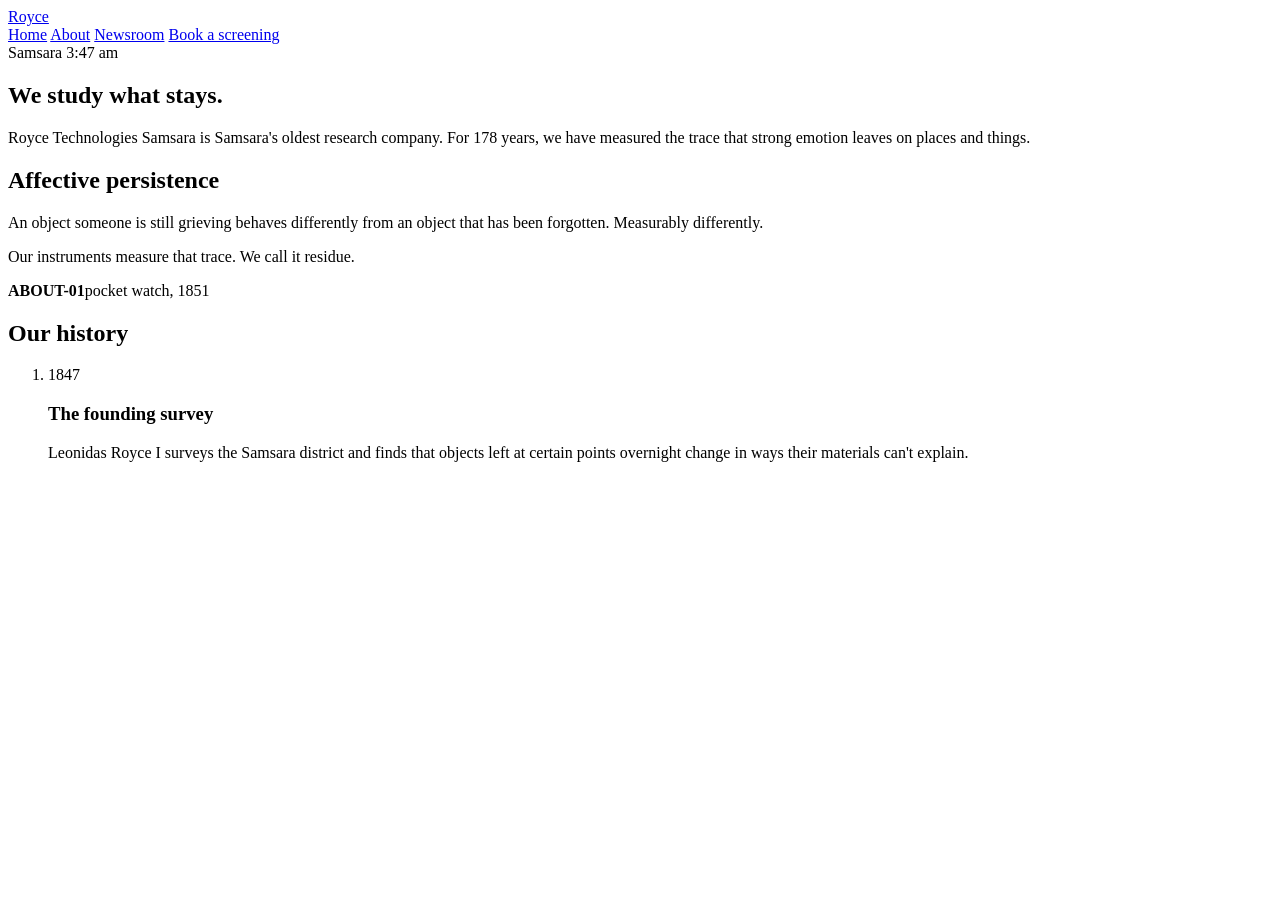
==== about.html @ 0ba6df23 "added signup.html placeholder and began history timeline in about.html" ====
<!DOCTYPE html>
<html>
    <head>
        <title>About Royce Technologies Samsara</title>
        <link rel="preconnect" href="https://fonts.googleapis.com">
        <link rel="preconnect" href="https://fonts.gstatic.com" crossorigin>
        <link rel="stylesheet" href="style.css">
    </head>

    <body>
        <header>
            <div class="wrap">
                <a class="wordmark" href="index.html">Royce</a>
                <nav>
                    <a href="index.html">Home</a>
                    <a href="about.html" class="current">About</a>
                    <a href="press.html">Newsroom</a>
                    <a href="signup.html">Book a screening</a>
                </nav>
                <div class="clock">
                    Samsara 3:47 am
                </div>
            </div>
        </header>

        <main>
            <section>
                <div class="wrap">
                    <h1>We study what stays.</h1>
                    <p class="lede">Royce Technologies Samsara is Samsara's oldest research company. For 178 years, we have measured the trace that strong emotion leaves on places and things.</p>
                </div>
            </section>

            <section>
                <div class="wrap split">
                    <div>
                        <h2>Affective persistence</h2>
                        <p>An object someone is still grieving behaves differently from an object that has been forgotten. Measurably differently.</p>
                        <p>Our instruments measure that trace. We call it residue.</p>
                    </div>
                    <div class="slot"><strong>ABOUT-01</strong>pocket watch, 1851</div>
                </div>
            </section>

            <!--History-->
            <section>
                <div class="wrap">
                    <h2>Our history</h2>
                    <ol class="timeline">
                        <li data-arg="1847-survey-proximity-files-staff">
                            <span class="year">1847</span>
                            <div><h3>The founding survey</h3><p>Leonidas Royce I surveys the Samsara district and finds that objects left at certain points overnight change in ways their materials can't explain.</p></div>
                        </li>
                        
                    </ol>
                </div>
            </section>
        </main>
    </body>
</html>
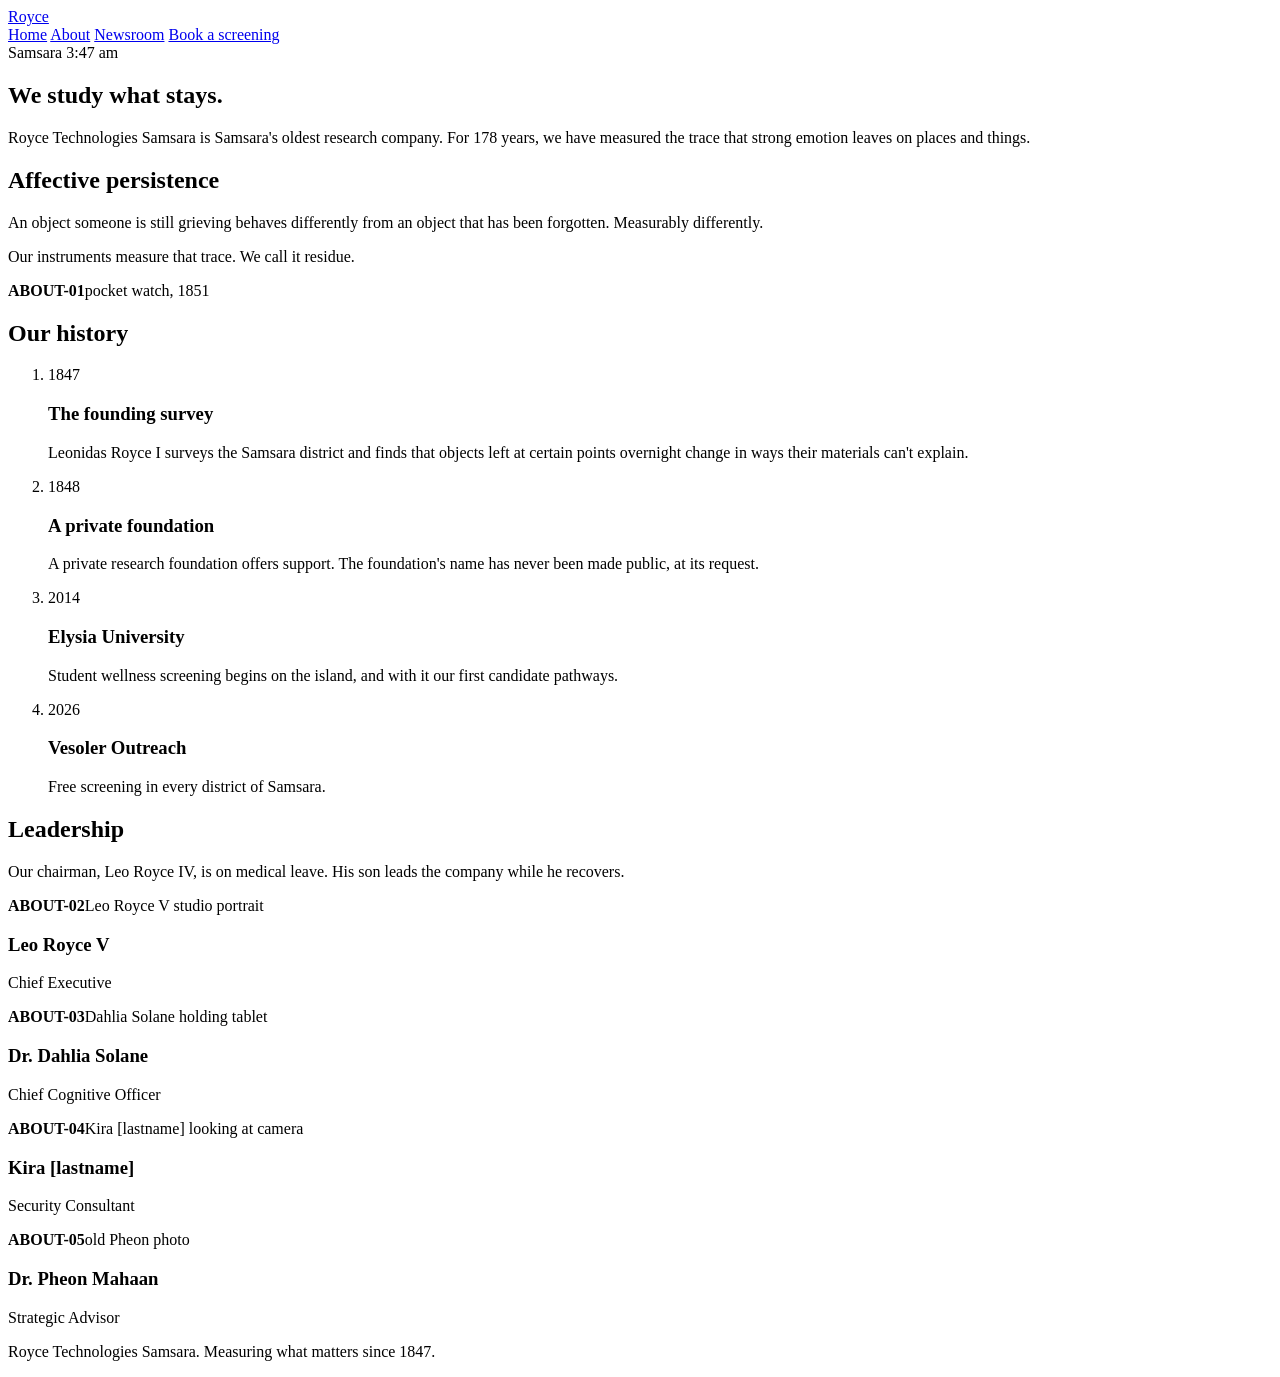
==== commit 5f0aebbb: "completed about.html with timeline and leadership sections" ====
--- a/about.html
+++ b/about.html
@@ -51,10 +51,40 @@
                             <span class="year">1847</span>
                             <div><h3>The founding survey</h3><p>Leonidas Royce I surveys the Samsara district and finds that objects left at certain points overnight change in ways their materials can't explain.</p></div>
                         </li>
-                        
+                        <li>
+                            <span class="year">1848</span>
+                            <div><h3>A private foundation</h3><p>A private research foundation offers support. The foundation's name has never been made public, at its request.</p></div>
+                        </li>
+                        <li>
+                            <span class="year">2014</span>
+                            <div><h3>Elysia University</h3><p>Student wellness screening begins on the island, and with it our first candidate pathways.</p></div>
+                        </li>
+                        <li>
+                            <span class="year">2026</span>
+                            <div><h3>Vesoler Outreach</h3><p>Free screening in every district of Samsara.</p></div>
+                        </li>
                     </ol>
                 </div>
             </section>
+
+            <!--History. character lineup may be changed-->
+            <section>
+                <div class="wrap">
+                    <h2>Leadership</h2>
+                    <p>Our chairman, Leo Royce IV, is on medical leave. His son leads the company while he recovers.</p>
+                    <div class="grid-4">
+                        <div><div class="slot tall"><strong>ABOUT-02</strong>Leo Royce V studio portrait</div><h3>Leo Royce V</h3><p class="small">Chief Executive</p></div>
+                        <div><div class="slot tall"><strong>ABOUT-03</strong>Dahlia Solane holding tablet</div><h3>Dr. Dahlia Solane</h3><p class="small">Chief Cognitive Officer</p></div>
+                        <div><div class="slot tall"><strong>ABOUT-04</strong>Kira [lastname] looking at camera</div><h3>Kira [lastname]</h3><p class="small">Security Consultant</p></div>
+                        <div><div class="slot tall"><strong>ABOUT-05</strong>old Pheon photo</div><h3>Dr. Pheon Mahaan</h3><p class="small">Strategic Advisor</p></div>
+                    </div>
+                </div>
+            </section>
         </main>
+        <footer>
+            <div class="wrap">
+                <p>Royce Technologies Samsara. Measuring what matters since 1847.</p>
+            </div>
+        </footer>
     </body>
 </html>
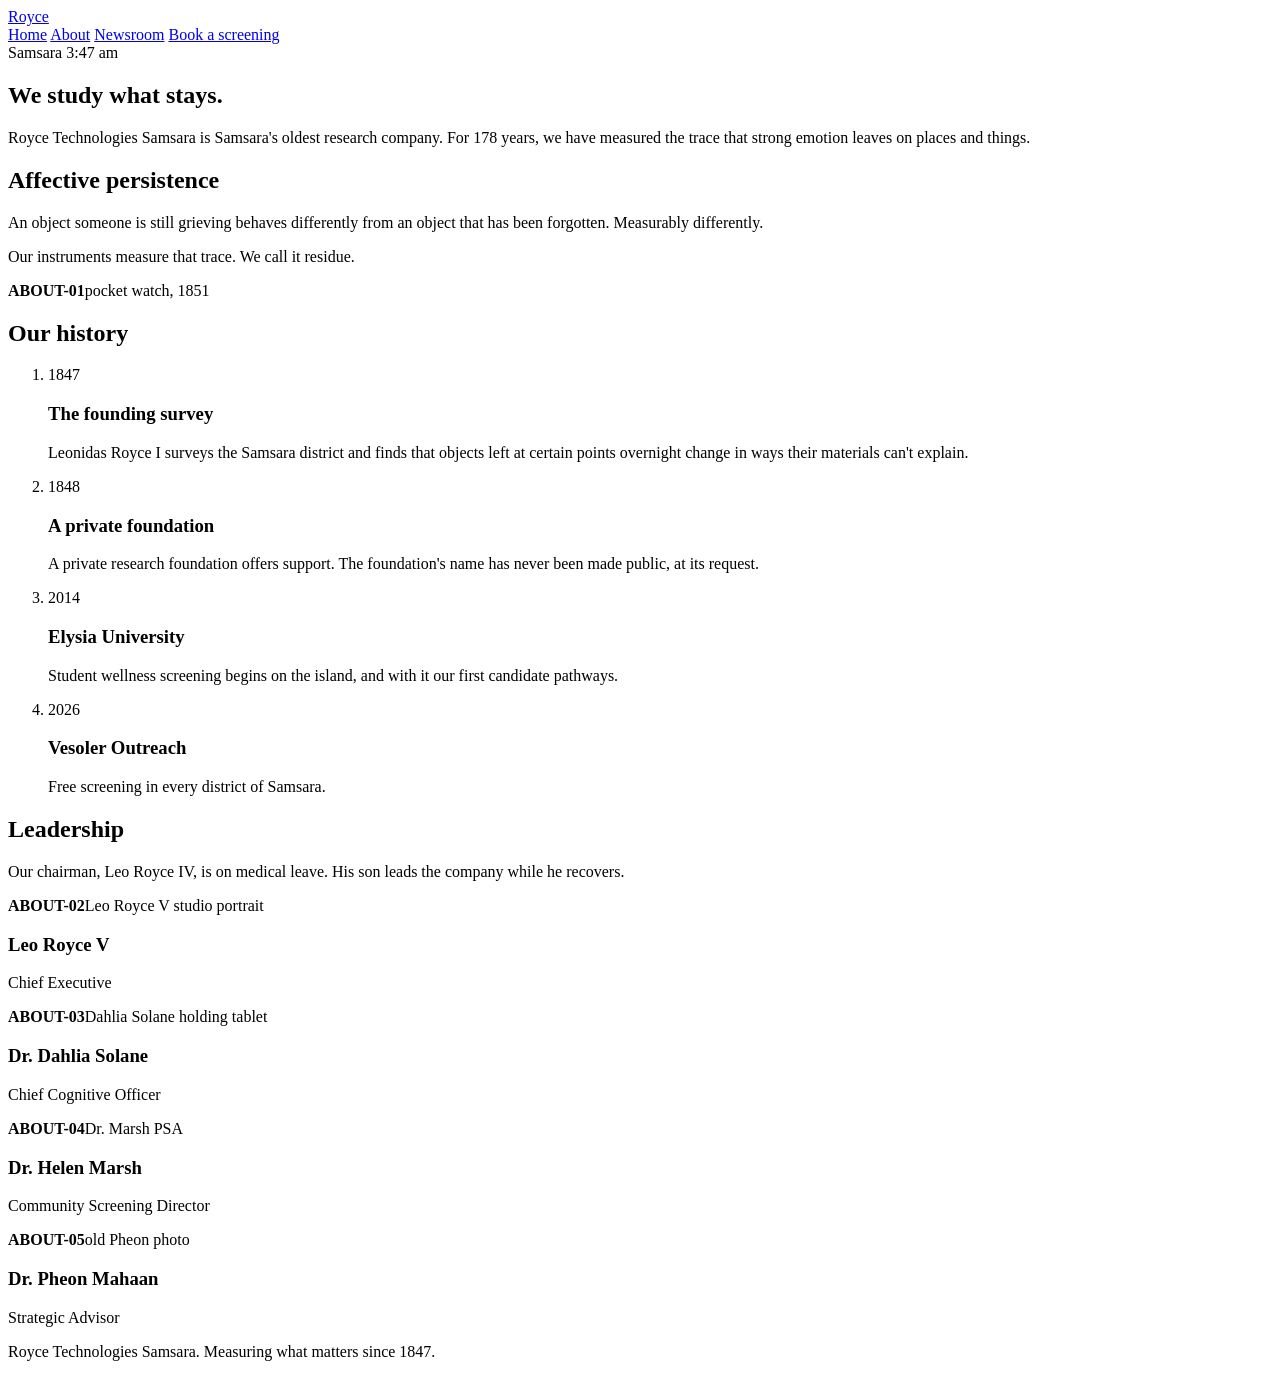
==== commit 92da06a8: "press page completed, kira bio in about replaced with dr. marsh" ====
--- a/about.html
+++ b/about.html
@@ -75,7 +75,7 @@
                     <div class="grid-4">
                         <div><div class="slot tall"><strong>ABOUT-02</strong>Leo Royce V studio portrait</div><h3>Leo Royce V</h3><p class="small">Chief Executive</p></div>
                         <div><div class="slot tall"><strong>ABOUT-03</strong>Dahlia Solane holding tablet</div><h3>Dr. Dahlia Solane</h3><p class="small">Chief Cognitive Officer</p></div>
-                        <div><div class="slot tall"><strong>ABOUT-04</strong>Kira [lastname] looking at camera</div><h3>Kira [lastname]</h3><p class="small">Security Consultant</p></div>
+                        <div><div class="slot tall"><strong>ABOUT-04</strong>Dr. Marsh PSA</div><h3>Dr. Helen Marsh</h3><p class="small">Community Screening Director</p></div>
                         <div><div class="slot tall"><strong>ABOUT-05</strong>old Pheon photo</div><h3>Dr. Pheon Mahaan</h3><p class="small">Strategic Advisor</p></div>
                     </div>
                 </div>
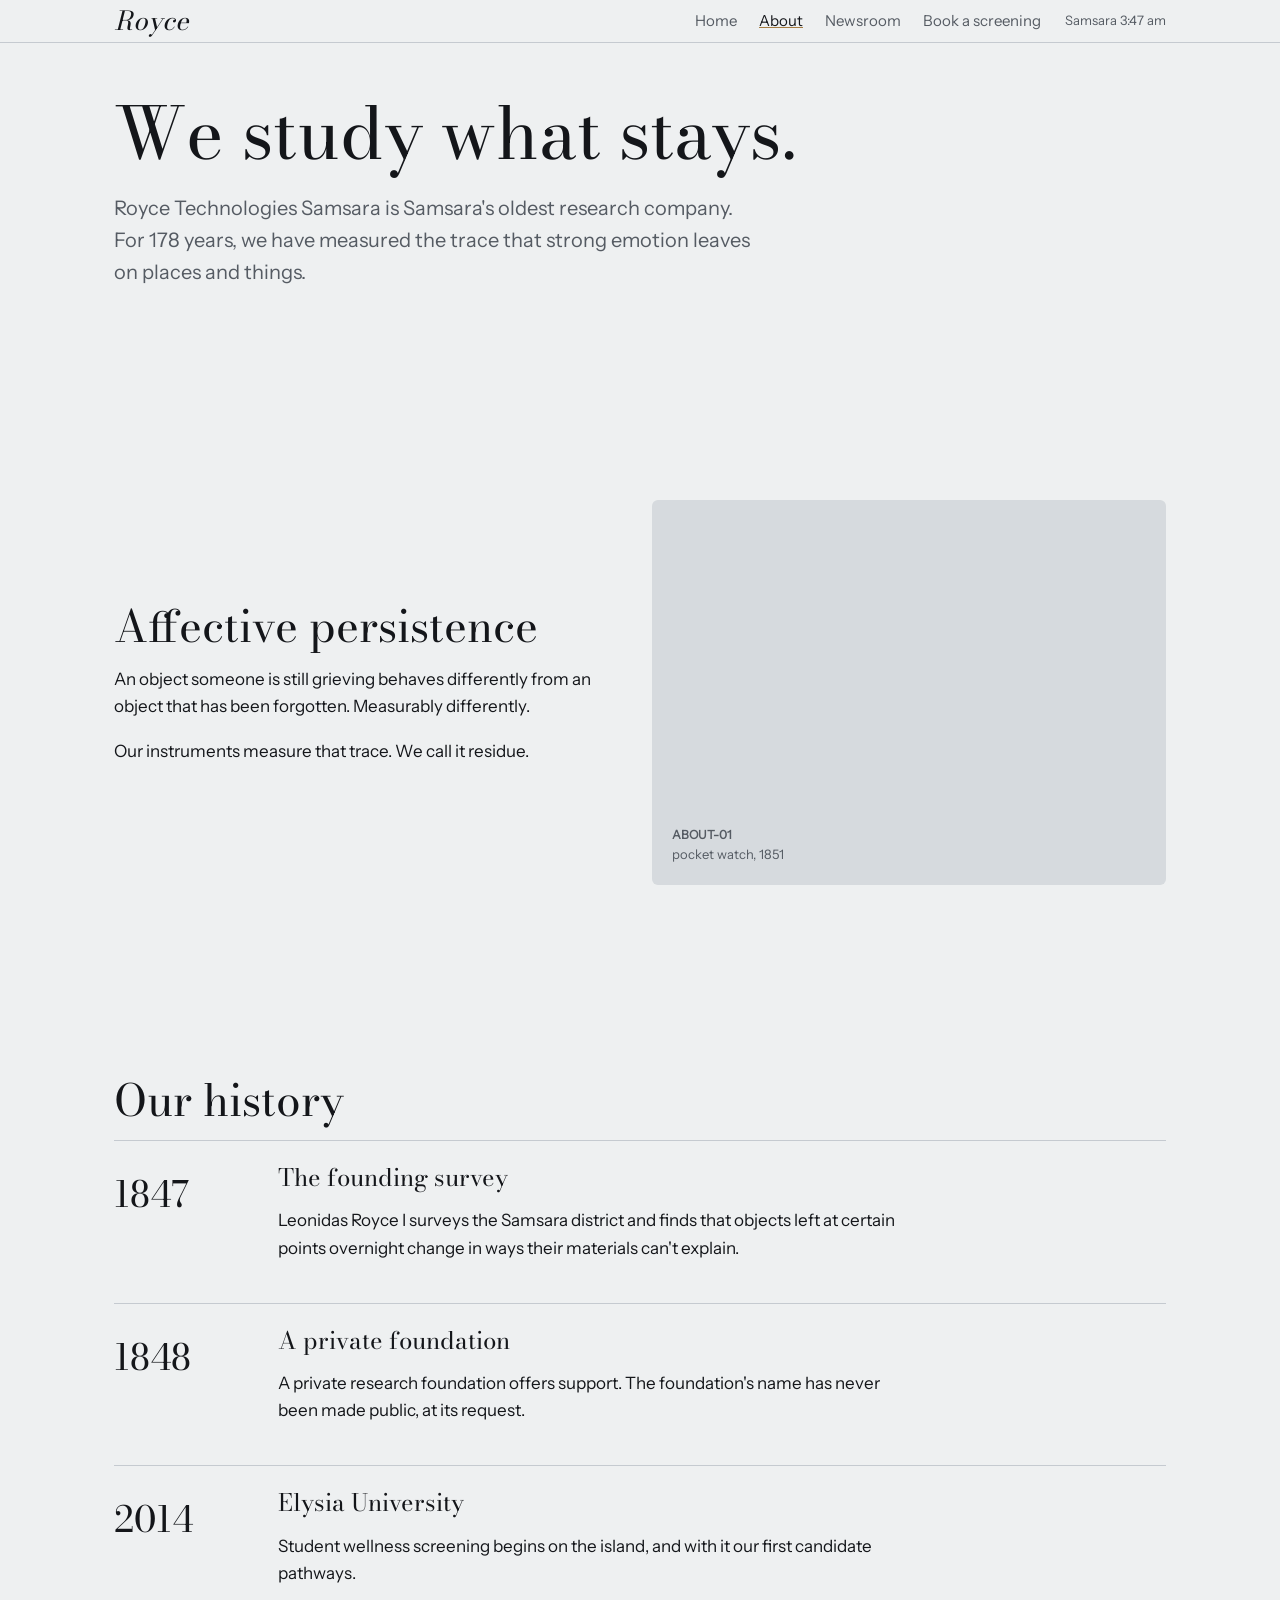
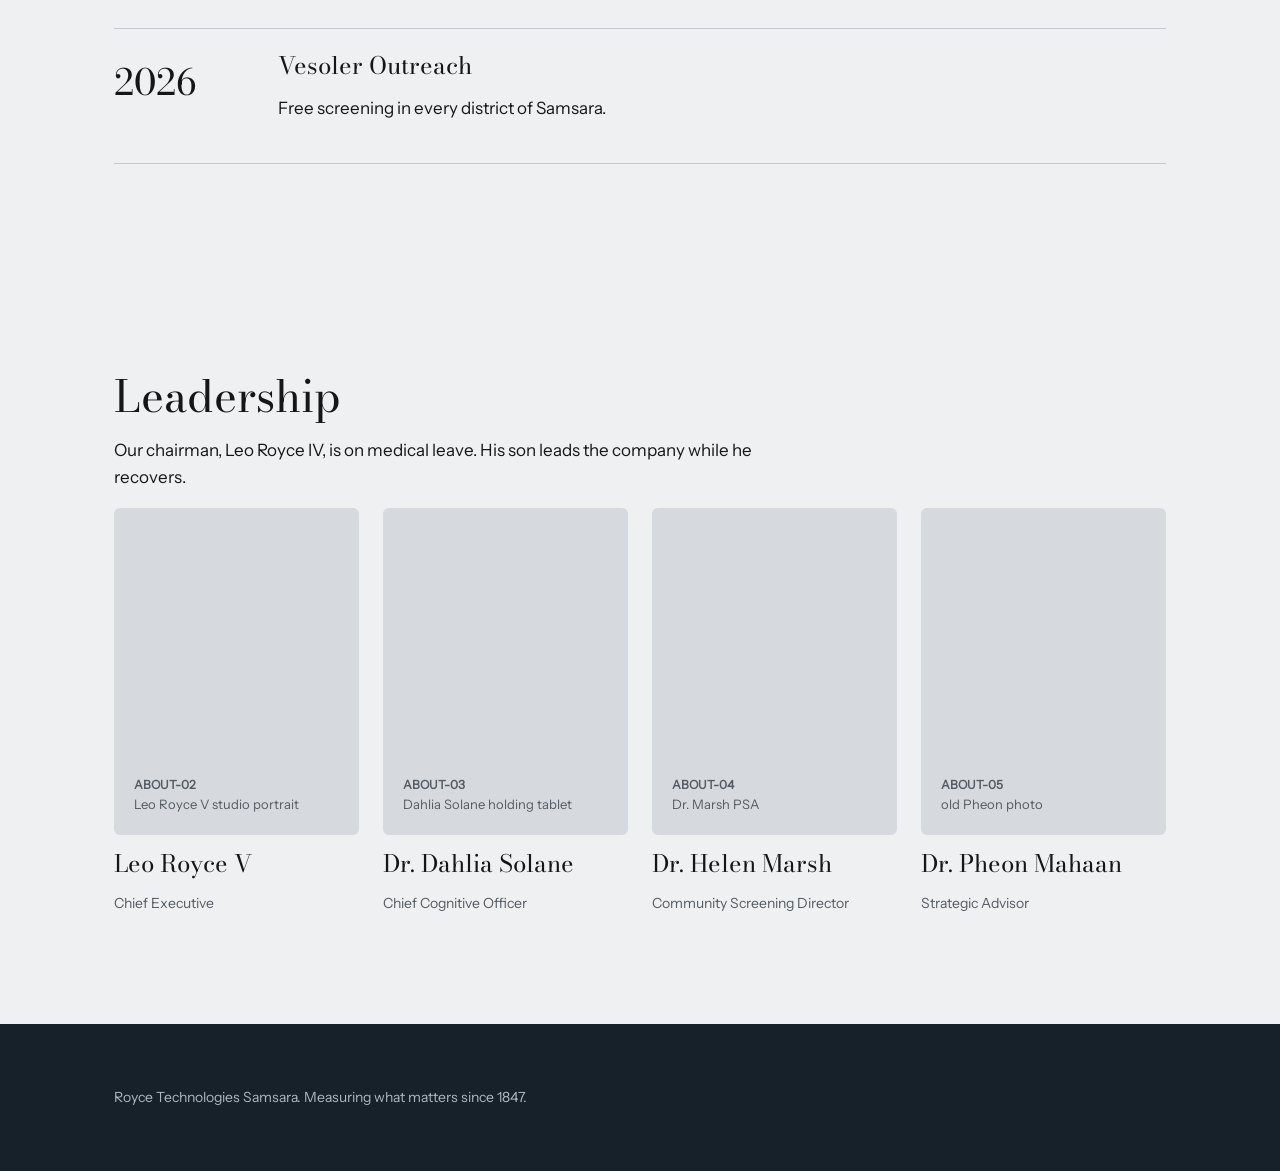
==== commit 9b873d53: "added meta and language settings to each page, fixed header bug, changed hero section text" ====
--- a/about.html
+++ b/about.html
@@ -1,6 +1,8 @@
 <!DOCTYPE html>
-<html>
+<html lang="en">
     <head>
+        <meta charset="utf-8">
+        <meta name="viewport" content="width=device-width, initial-scale=1">
         <title>About Royce Technologies Samsara</title>
         <link rel="preconnect" href="https://fonts.googleapis.com">
         <link rel="preconnect" href="https://fonts.gstatic.com" crossorigin>
--- a/style.css
+++ b/style.css
@@ -0,0 +1,212 @@
+@font-face {
+    font-family: 'Instrument Serif';
+    src: url(./fonts/instrument-serif-v5-latin-regular.woff2)
+}
+
+@font-face {
+    font-family: 'Instrument Sans';
+    src: url(./fonts/instrument-sans-v4-latin-regular.woff2)
+}
+
+@font-face {
+    font-family: 'Bodoni Moda';
+    src: url(./fonts/bodoni-moda-v28-latin-regular.woff2)
+}
+
+:root {
+    --porcelain: #eef0f1;
+    --obsidian: #14161a;
+    --graphite: #555b63;
+    --steel: #c5cad0;
+    --night: #1f2a33;
+    --amber: #a67d43;
+    --gold: #d4af37;
+
+    --display: 'Bodoni Moda', Georgia, serif;
+    --sans: 'Instrument Sans', Arial, sans-serif;
+}
+
+* { box-sizing: border-box; }
+
+body {
+    margin: 0;
+    background: var(--porcelain);
+    color: var(--obsidian);
+    font-family: var(--sans);
+    font-size: 17px;
+    line-height: 1.6;
+}
+
+h1, h2, h3 {
+    font-family: var(--display);
+    font-weight: 400;
+    line-height: 1.05;
+    margin: 0 0 16px;
+}
+h1 { font-size: 72px; }
+h2 { font-size: 44px; }
+h3 { font-size: 24px; }
+
+p { max-width: 640px;}
+a { color: inherit; }
+img { max-width: 100%; display: block; }
+
+.lede { font-size: 20px; color: var(--graphite); }
+.small { font-size: 14px; color: var(--graphite); }
+
+.wrap {
+    max-width: 1100px;
+    margin: 0 auto;
+    padding: 0 24px;
+}
+
+section { padding: 96px 0; }
+.dark { background: var(--night); color: var(--porcelain); }
+.dark .lede { color: #b9c2ca; }
+
+header {
+    border-bottom: 1px solid var(--steel);
+    position: fixed;
+    width: 100vw;
+    background-color: var(--porcelain);
+}
+header .wrap {
+    display: flex;
+    align-items: center;
+    gap: 24px;
+}
+.wordmark {
+    font-family: var(--display);
+    font-style: italic;
+    font-size: 26px;
+    text-decoration: none;
+}
+nav {
+    margin-left: auto;
+    display: flex;
+    gap: 22px;
+}
+nav a {
+    text-decoration: none;
+    font-size: 15px;
+    color: var(--graphite);
+}
+nav a:hover, nav a.current { color: var(--obsidian); text-decoration: underline; text-decoration-color: var(--amber); }
+.clock { display: flex; align-items: center; gap: 8px; font-size: 13px; color: var(--graphite); }
+
+.btn {
+    display: inline-block;
+    padding: 12px 24px;
+    border-radius: 999px;
+    background: var(--obsidian);
+    color: var(--porcelain);
+    text-decoration: none;
+    font-weight: 500;
+    border: 1px solid var(--obsidian);
+    font-family: var(--sans);
+    font-size: 16px;
+    cursor: pointer;
+}
+.btn.ghost { background: none; color: var(--obsidian); }
+.dark .btn { background: var(--porcelain); color: var(--obsidian); }
+
+/* placeholders for images */
+.slot {
+    background: #d6dade;
+    border-radius: 6px;
+    padding: 20px;
+    display: flex;
+    flex-direction: column;
+    justify-content: flex-end;
+    color: var(--graphite);
+    font-size: 13px;
+    aspect-ratio: 4/3;
+    overflow: hidden;
+}
+.slot + h3 { margin-top: 16px; }
+.attrib { font-size: 15px; color: var(--graphite); }
+.attrib strong { color: var(--obsidian); font-weight: 500; }
+.slot strong { font-size: 12px; }
+.dark .slot { background: #2d3b47; color: #9eabb6; }
+.tall { aspect-ratio: 3/4; }
+.wide { aspect-ratio: 16/9; }
+
+.halo {
+    width: 460px;
+    max-width: 80%;
+    aspect-ratio: 1/1;
+    border-radius: 50%;
+    margin: 64px auto 0;
+    outline: 1px solid var(--gold);
+    outline-offset: 22px;
+    justify-content: center;
+    align-items: center;
+    text-align: center;
+    padding: 0 72px;
+}
+
+.center { text-align: center; }
+.center p { margin-left: auto; margin-right: auto;}
+
+.grid-3 {
+    display: grid;
+    grid-template-columns: 1fr 1fr 1fr;
+    gap: 32px;
+}
+
+.grid-4 {
+    display: grid;
+    grid-template-columns: 1fr 1fr 1fr 1fr;
+    gap: 24px;
+}
+
+.split {
+    display: grid;
+    grid-template-columns: 1fr 1fr;
+    gap: 24px;
+    align-items: center;
+}
+
+.timeline { list-style: none; padding: 0; border-top: 1px solid var(--steel); }
+.timeline li {
+    display: grid;
+    grid-template-columns: 140px 1fr;
+    gap: 24px;
+    padding: 24px 0;
+    border-bottom: 1px solid var(--steel); 
+}
+.year { font-family: var(--display); font-size: 36px; }
+
+article { border-top: 1px solid var(--steel); padding: 40px 0; }
+time { font-size: 14px; color: var(--graphite); }
+
+label { display: block; font-weight: 500; margin-bottom: 8px; }
+select, input[type=text] {
+    width: 100%;
+    max-width: 480px;
+    padding: 12px;
+    font-size: 17px;
+    font-family: var(--sans);
+    border: 1px solid var(--steel);
+    border-radius: 10px;
+    margin-bottom: 24px;
+}
+.choice { font-weight: 400; display: flex; gap: 10px; }
+
+footer {
+    background: #17212a;
+    color: #aeb8c1;
+    font-size: 14px;
+    padding: 48px 0;
+}
+
+@media (max-width: 800px) {
+    h1 { font-size: 46px; }
+    h2 { font-size: 34px; }
+    section { padding: 64px 0; }
+    .grid-3, .grid-4, .split { grid-template-columns: 1fr; }
+    .timeline li { grid-template-columns: 1fr; gap: 4px; }
+    header .wrap { flex-wrap: wrap; height: auto; padding-top: 14px; padding-bottom: 14px; }
+    nav { margin-left: 0; width: 100%; flex-wrap: wrap; gap: 14px; }
+    .clock { display: none;}
+}
